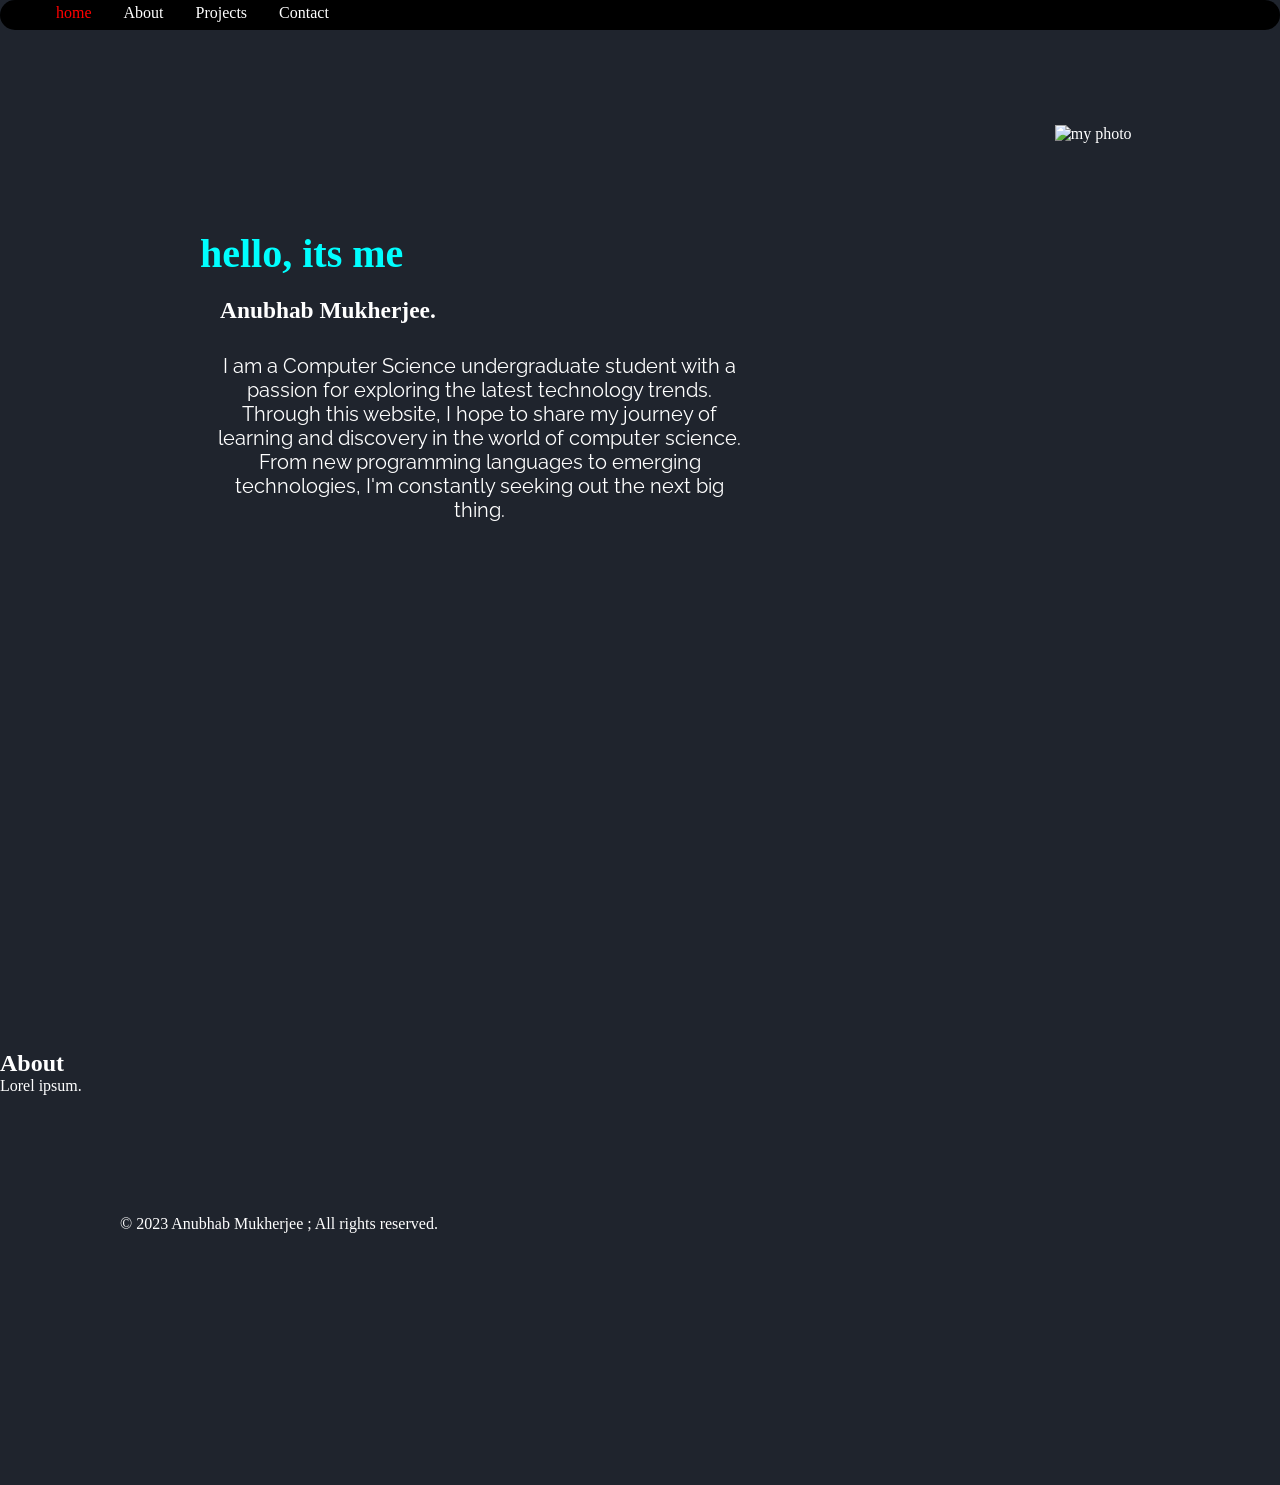
==== index.html @ 3744fbe7 "Add files via upload" ====
<!DOCTYPE html>
<html lang="en">

<head>
    <meta charset="UTF-8">
    <meta name="viewport" content="width=device-width, initial-scale=1.0">
    <title>Your Portfolio</title>
    <link rel="stylesheet" href="https://cdn.jsdelivr.net/npm/bootstrap-icons@1.10.5/font/bootstrap-icons.css">

    <link rel="preconnect" href="https://fonts.googleapis.com">
    <link rel="preconnect" href="https://fonts.gstatic.com" crossorigin>
    <link
        href="https://fonts.googleapis.com/css2?family=Comic+Neue:wght@300&family=Josefin+Sans:ital@1&family=Raleway:ital,wght@1,700&display=swap"
        rel="stylesheet">
    <style>
        * {
            margin: 0px;
            border: 0px;
        }

        body {
            background-color: rgb(31, 36, 45);
            color: white;
            height: 100fh;
            width: 100fw;
        }

        header {
            position: sticky;
        }

        .navbar {
            background-color: black;
            border-radius: 30px;
            height: 30px;
            /* position: sticky */
            /* width: 100vw; */
        }

        .navbar li {
            float: left;
            margin: 4px;
        }

        .navbar ul {
            overflow: auto;
        }

        .navbar li a {
            text-decoration: none;
            color: white;
            border: 4px solid black;
            padding: 4px;
            margin: 6px 4px;
            transition-duration: 1s;
        }

        .navbar li a:hover {
            color: red;

        }

        #about {
            display: flex;
            justify-content: space-evenly;
            height: 700px;
        }

        img {
            padding: 95px;
            height: 700px;
            width: 700px;
            /* animation-name: antu; */
            /* animation: antu 1s ease-in 0s 1 reverse forwards; */
        }


        .container {
            /* margin: auto; */
            /* left: 100px; */
            padding: 200px;
            font-size: 20px;
            position: relative;

            animation: antu 1s ease-in 0s 1 reverse forwards;
        }
        @keyframes antu {
            form {
                padding: 100px;
                font-size: 100px;
            }

            to {
                padding: 200px;
                font-size: 20px;
            }
        }


        .contact {
            margin: 40px;

        }

        .contact li {
            float: left;
            margin: 4px;
        }

        .container ul {
            overflow: auto;
        }

        .container li a {
            text-decoration: none;
            color: aqua;
            border: 4px solid black;
            padding: 4px;
            margin: 6px 4px;
        }

        footer {
            height: 150px;
            padding: 120px;
        }
        .container h3{
            margin: 20px;
        }
        .container p{
            padding: 10px;
            font-family: 'Comic Neue', cursive;
            font-family: 'Josefin Sans', sans-serif;
            font-family: 'Raleway', sans-serif;
        }
    </style>
</head>

<body>
    <header>
        <nav class="navbar">
            <ul style="list-style: none;">
                <li ><a style="color: red;" href="/" target="_blank">home</a></li>
                <li><a href="/about" target="_blank">About</a></li>
                <li><a href="/project" target="_blank">Projects</a></li>
                <li><a href="/contact" target="_blank">Contact</a></li>
            </ul>
        </nav>
    </header>

    <div id="about"  style="margin-bottom:20em;" >
        <div class="container">
            <h1 style="color: aqua;">hello, its me</h1>
            <h3>Anubhab Mukherjee.</h3>
            <p style="text-align: center;">I am a Computer Science undergraduate student with a passion for exploring
                the latest technology trends. Through this website, I hope to share my journey of learning and discovery
                in the world of computer science. From new programming languages to emerging technologies, I'm
                constantly seeking out the next big thing.</p>
        </div>
        <img src="https://media.licdn.com/dms/image/D4D03AQGJMziy9Zd_pQ/profile-displayphoto-shrink_800_800/0/1694852087391?e=1711584000&v=beta&t=7WmMh41Rm8g4oJq1LzWToBkEd-_PX3X5FY4DiUq-9wg"
            alt="my photo">
    </div>

    <h2 id="about2">About</h2>
    Lorel ipsum.
    <footer>
        <p>&copy; 2023 Anubhab Mukherjee ; All rights reserved.</p>
    </footer>
</body>

</html>
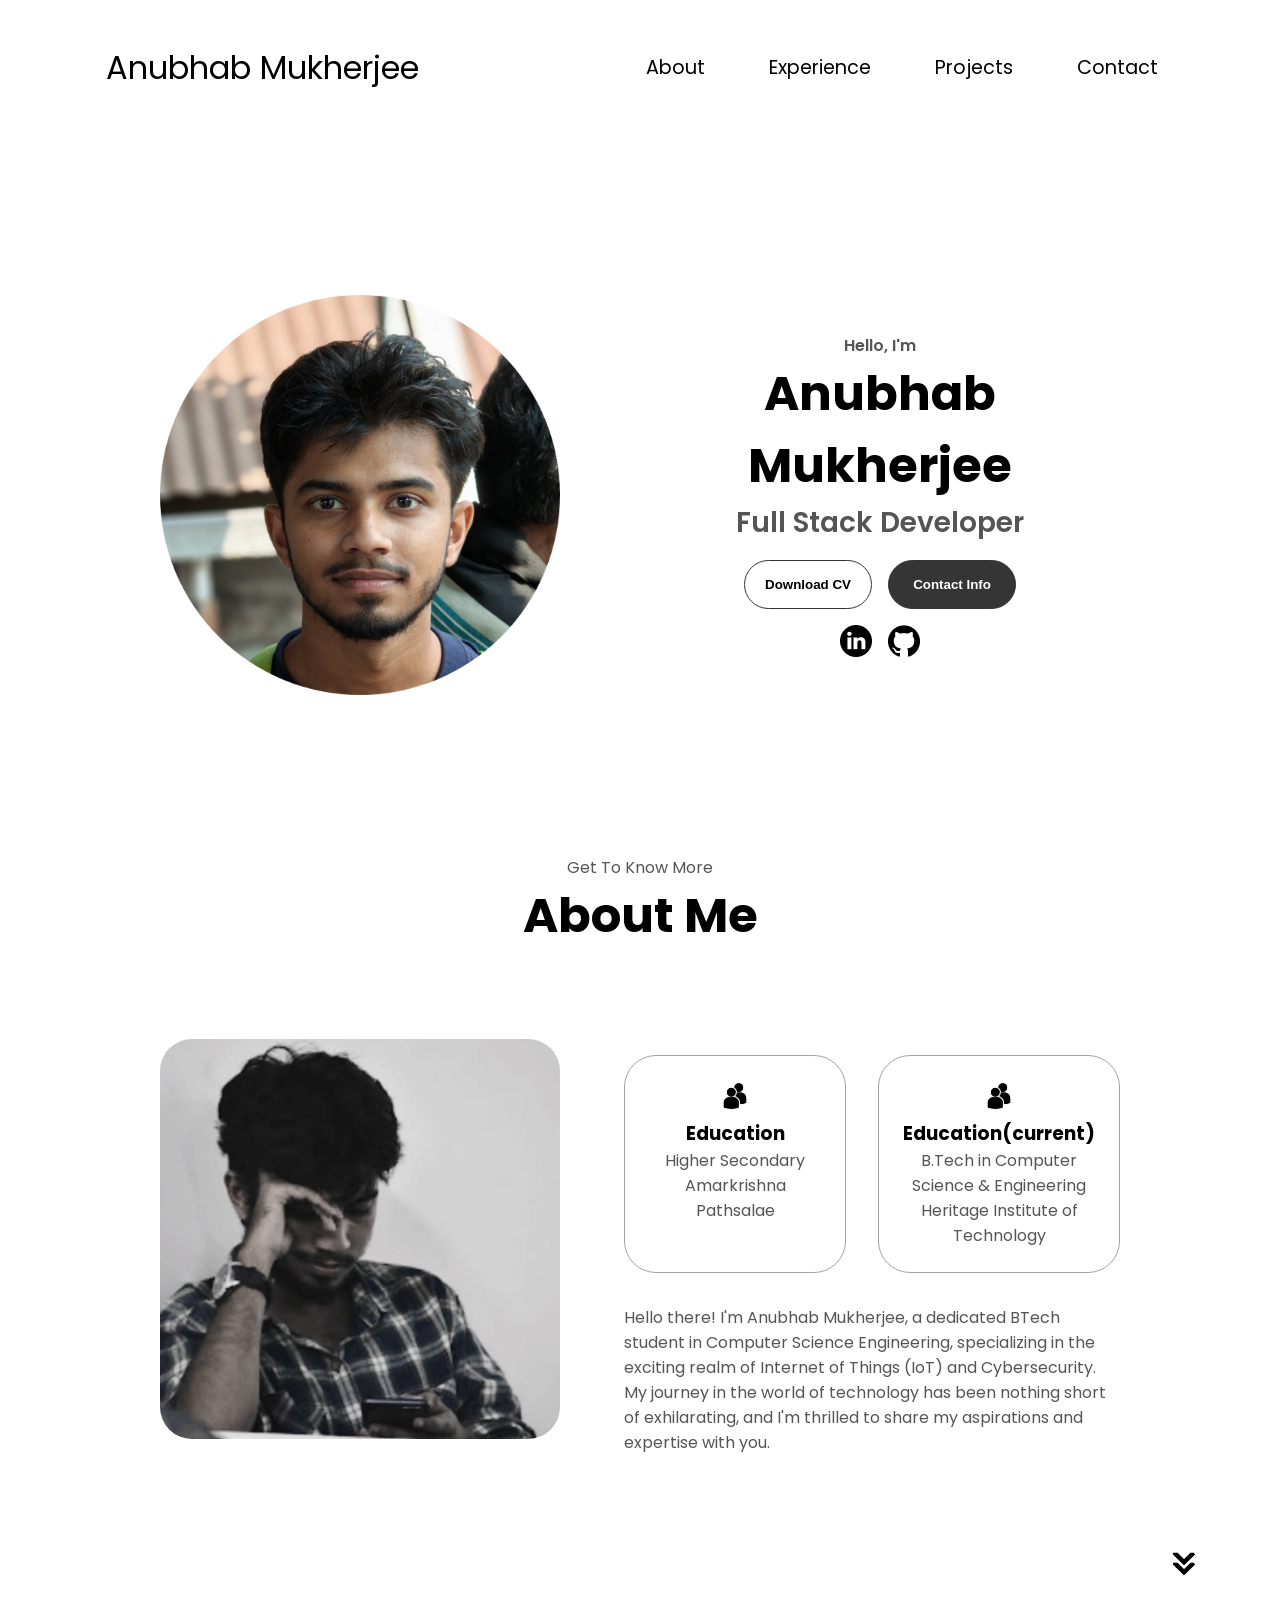
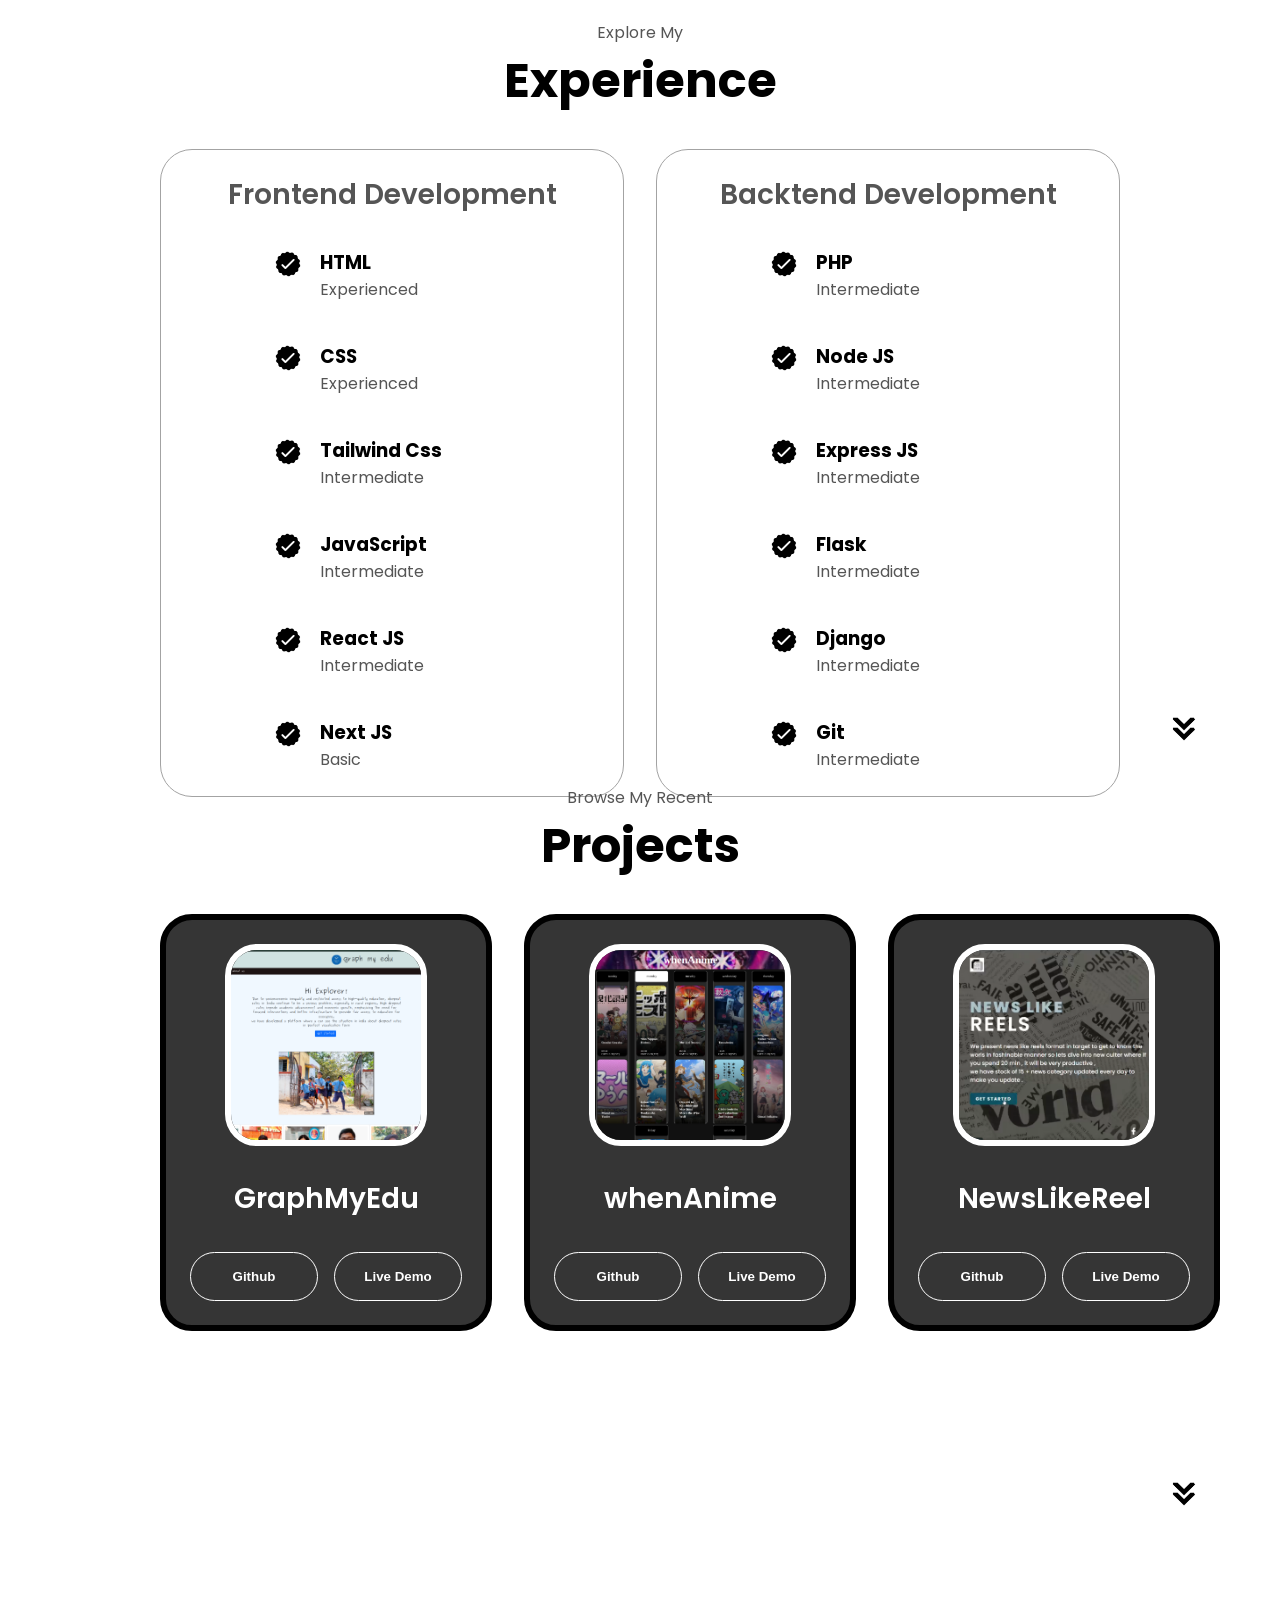
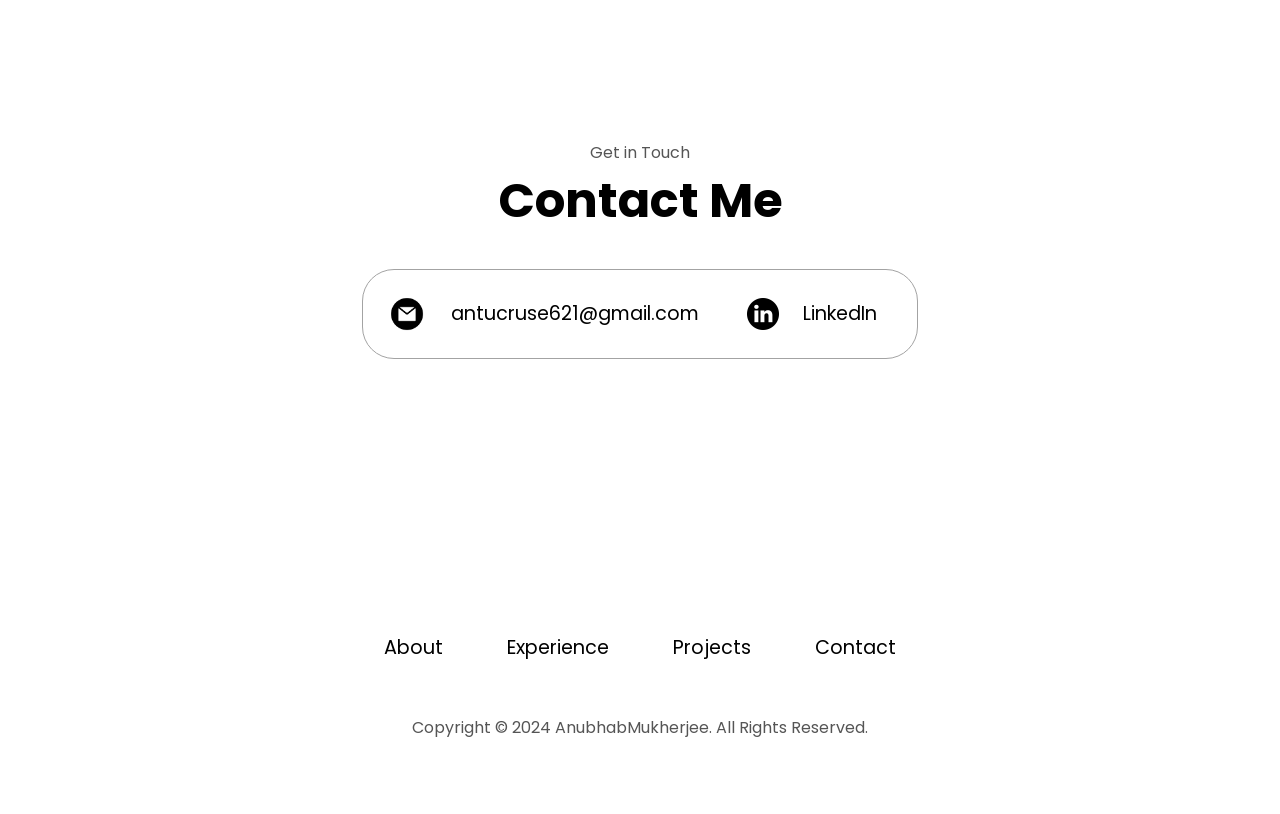
==== commit 2831eb7b: "first commit" ====
--- a/index.html
+++ b/index.html
@@ -2,169 +2,280 @@
 <html lang="en">
 
 <head>
-    <meta charset="UTF-8">
-    <meta name="viewport" content="width=device-width, initial-scale=1.0">
-    <title>Your Portfolio</title>
-    <link rel="stylesheet" href="https://cdn.jsdelivr.net/npm/bootstrap-icons@1.10.5/font/bootstrap-icons.css">
-
-    <link rel="preconnect" href="https://fonts.googleapis.com">
-    <link rel="preconnect" href="https://fonts.gstatic.com" crossorigin>
-    <link
-        href="https://fonts.googleapis.com/css2?family=Comic+Neue:wght@300&family=Josefin+Sans:ital@1&family=Raleway:ital,wght@1,700&display=swap"
-        rel="stylesheet">
-    <style>
-        * {
-            margin: 0px;
-            border: 0px;
-        }
-
-        body {
-            background-color: rgb(31, 36, 45);
-            color: white;
-            height: 100fh;
-            width: 100fw;
-        }
-
-        header {
-            position: sticky;
-        }
-
-        .navbar {
-            background-color: black;
-            border-radius: 30px;
-            height: 30px;
-            /* position: sticky */
-            /* width: 100vw; */
-        }
-
-        .navbar li {
-            float: left;
-            margin: 4px;
-        }
-
-        .navbar ul {
-            overflow: auto;
-        }
-
-        .navbar li a {
-            text-decoration: none;
-            color: white;
-            border: 4px solid black;
-            padding: 4px;
-            margin: 6px 4px;
-            transition-duration: 1s;
-        }
-
-        .navbar li a:hover {
-            color: red;
-
-        }
-
-        #about {
-            display: flex;
-            justify-content: space-evenly;
-            height: 700px;
-        }
-
-        img {
-            padding: 95px;
-            height: 700px;
-            width: 700px;
-            /* animation-name: antu; */
-            /* animation: antu 1s ease-in 0s 1 reverse forwards; */
-        }
-
-
-        .container {
-            /* margin: auto; */
-            /* left: 100px; */
-            padding: 200px;
-            font-size: 20px;
-            position: relative;
-
-            animation: antu 1s ease-in 0s 1 reverse forwards;
-        }
-        @keyframes antu {
-            form {
-                padding: 100px;
-                font-size: 100px;
-            }
-
-            to {
-                padding: 200px;
-                font-size: 20px;
-            }
-        }
-
-
-        .contact {
-            margin: 40px;
-
-        }
-
-        .contact li {
-            float: left;
-            margin: 4px;
-        }
-
-        .container ul {
-            overflow: auto;
-        }
-
-        .container li a {
-            text-decoration: none;
-            color: aqua;
-            border: 4px solid black;
-            padding: 4px;
-            margin: 6px 4px;
-        }
-
-        footer {
-            height: 150px;
-            padding: 120px;
-        }
-        .container h3{
-            margin: 20px;
-        }
-        .container p{
-            padding: 10px;
-            font-family: 'Comic Neue', cursive;
-            font-family: 'Josefin Sans', sans-serif;
-            font-family: 'Raleway', sans-serif;
-        }
-    </style>
+	<meta charset="UTF-8" />
+	<meta http-equiv="X-UA-Compatible" content="IE=edge" />
+	<meta name="viewport" content="width=device-width, initial-scale=1.0" />
+	<title>My Portfolio</title>
+	<link rel="stylesheet" href="style.css" />
+	<link rel="stylesheet" href="mediaqueries.css" />
 </head>
 
 <body>
-    <header>
-        <nav class="navbar">
-            <ul style="list-style: none;">
-                <li ><a style="color: red;" href="/" target="_blank">home</a></li>
-                <li><a href="/about" target="_blank">About</a></li>
-                <li><a href="/project" target="_blank">Projects</a></li>
-                <li><a href="/contact" target="_blank">Contact</a></li>
-            </ul>
-        </nav>
-    </header>
-
-    <div id="about"  style="margin-bottom:20em;" >
-        <div class="container">
-            <h1 style="color: aqua;">hello, its me</h1>
-            <h3>Anubhab Mukherjee.</h3>
-            <p style="text-align: center;">I am a Computer Science undergraduate student with a passion for exploring
-                the latest technology trends. Through this website, I hope to share my journey of learning and discovery
-                in the world of computer science. From new programming languages to emerging technologies, I'm
-                constantly seeking out the next big thing.</p>
-        </div>
-        <img src="https://media.licdn.com/dms/image/D4D03AQGJMziy9Zd_pQ/profile-displayphoto-shrink_800_800/0/1694852087391?e=1711584000&v=beta&t=7WmMh41Rm8g4oJq1LzWToBkEd-_PX3X5FY4DiUq-9wg"
-            alt="my photo">
-    </div>
-
-    <h2 id="about2">About</h2>
-    Lorel ipsum.
-    <footer>
-        <p>&copy; 2023 Anubhab Mukherjee ; All rights reserved.</p>
-    </footer>
+	<nav id="desktop-nav">
+		<div class="logo">Anubhab Mukherjee</div>
+		<div>
+			<ul class="nav-links">
+				<li><a href="#about">About</a></li>
+				<li><a href="#experience">Experience</a></li>
+				<li><a href="#projects">Projects</a></li>
+				<li><a href="#contact">Contact</a></li>
+			</ul>
+		</div>
+	</nav>
+	<nav id="hamburger-nav">
+		<div class="logo">Anubhab Mukherjee</div>
+		<div class="hamburger-menu">
+			<div class="hamburger-icon" onclick="toggleMenu()">
+				<span></span>
+				<span></span>
+				<span></span>
+			</div>
+			<div class="menu-links">
+				<li><a href="#about" onclick="toggleMenu()">About</a></li>
+				<li><a href="#experience" onclick="toggleMenu()">Experience</a></li>
+				<li><a href="#projects" onclick="toggleMenu()">Projects</a></li>
+				<li><a href="#contact" onclick="toggleMenu()">Contact</a></li>
+			</div>
+		</div>
+	</nav>
+	<section id="profile">
+		<div class="section__pic-container">
+			<img src="./assets/p.png" alt="John Doe profile picture" />
+		</div>
+		<div class="section__text">
+			<p class="section__text__p1">Hello, I'm</p>
+			<h1 class="title">Anubhab Mukherjee</h1>
+			<p class="section__text__p2">Full Stack Developer</p>
+			<div class="btn-container">
+				<button class="btn btn-color-2" onclick="window.open('./assets/r.pdf')">
+					Download CV
+				</button>
+				<button class="btn btn-color-1" onclick="location.href='./#contact'">
+					Contact Info
+				</button>
+			</div>
+			<div id="socials-container">
+				<img src="./assets/linkedin.png" alt="My LinkedIn profile" class="icon"
+					onclick="location.href='https://linkedin.com/'" />
+				<img src="./assets/github.png" alt="My Github profile" class="icon"
+					onclick="location.href='https://github.com/'" />
+			</div>
+		</div>
+	</section>
+	<section id="about">
+		<p class="section__text__p1">Get To Know More</p>
+		<h1 class="title">About Me</h1>
+		<div class="section-container">
+			<div class="section__pic-container">
+				<img src="./assets/a.jpg" alt="Profile picture" class="about-pic" />
+			</div>
+			<div class="about-details-container">
+				<div class="about-containers">
+					<div class="details-container">
+						<img src="./assets/education.png" alt="Education icon" class="icon" />
+						<h3>Education</h3>
+						<p>Higher Secondary<br />Amarkrishna Pathsalae</p>
+					</div>
+					<div class="details-container">
+						<img src="./assets/education.png" alt="Education icon" class="icon" />
+						<h3>Education(current)</h3>
+						<p>B.Tech in Computer Science & Engineering<br />Heritage Institute of Technology</p>
+					</div>
+				</div>
+				<div class="text-container">
+					<p>
+						Hello there! I'm Anubhab Mukherjee, a dedicated BTech student in Computer Science Engineering,
+						specializing in the exciting realm of Internet of Things (IoT) and Cybersecurity. My journey in
+						the world of technology has been nothing short of exhilarating, and I'm thrilled to share my
+						aspirations and expertise with you.
+					</p>
+				</div>
+			</div>
+		</div>
+		<img src="./assets/arrow.png" alt="Arrow icon" class="icon arrow" onclick="location.href='./#experience'" />
+	</section>
+	<section id="experience">
+		<p class="section__text__p1">Explore My</p>
+		<h1 class="title">Experience</h1>
+		<div class="experience-details-container">
+			<div class="about-containers">
+				<div class="details-container">
+					<h2 class="experience-sub-title">Frontend Development</h2>
+					<div class="article-container">
+						<article>
+							<img src="./assets/checkmark.png" alt="Experience icon" class="icon" />
+							<div>
+								<h3>HTML</h3>
+								<p>Experienced</p>
+							</div>
+						</article>
+						<article>
+							<img src="./assets/checkmark.png" alt="Experience icon" class="icon" />
+							<div>
+								<h3>CSS</h3>
+								<p>Experienced</p>
+							</div>
+						</article>
+						<article>
+							<img src="./assets/checkmark.png" alt="Experience icon" class="icon" />
+							<div>
+								<h3>Tailwind Css</h3>
+								<p>Intermediate</p>
+							</div>
+						</article>
+						<article>
+							<img src="./assets/checkmark.png" alt="Experience icon" class="icon" />
+							<div>
+								<h3>JavaScript</h3>
+								<p>Intermediate</p>
+							</div>
+						</article>
+						<article>
+							<img src="./assets/checkmark.png" alt="Experience icon" class="icon" />
+							<div>
+								<h3>React JS</h3>
+								<p>Intermediate</p>
+							</div>
+						</article>
+						<article>
+							<img src="./assets/checkmark.png" alt="Experience icon" class="icon" />
+							<div>
+								<h3>Next JS</h3>
+								<p>Basic</p>
+							</div>
+						</article>
+					</div>
+				</div>
+				<div class="details-container">
+					<h2 class="experience-sub-title">Backtend Development</h2>
+					<div class="article-container">
+						<article>
+							<img src="./assets/checkmark.png" alt="Experience icon" class="icon" />
+							<div>
+								<h3>PHP</h3>
+								<p>Intermediate</p>
+							</div>
+						</article>
+						<article>
+							<img src="./assets/checkmark.png" alt="Experience icon" class="icon" />
+							<div>
+								<h3>Node JS</h3>
+								<p>Intermediate</p>
+							</div>
+						</article>
+						<article>
+							<img src="./assets/checkmark.png" alt="Experience icon" class="icon" />
+							<div>
+								<h3>Express JS</h3>
+								<p>Intermediate</p>
+							</div>
+						</article>
+						<article>
+							<img src="./assets/checkmark.png" alt="Experience icon" class="icon" />
+							<div>
+								<h3>Flask</h3>
+								<p>Intermediate</p>
+							</div>
+						</article>
+						<article>
+							<img src="./assets/checkmark.png" alt="Experience icon" class="icon" />
+							<div>
+								<h3>Django</h3>
+								<p>Intermediate</p>
+							</div>
+						</article>
+						<article>
+							<img src="./assets/checkmark.png" alt="Experience icon" class="icon" />
+							<div>
+								<h3>Git</h3>
+								<p>Intermediate</p>
+							</div>
+						</article>
+					</div>
+				</div>
+			</div>
+		</div>
+		<img src="./assets/arrow.png" alt="Arrow icon" class="icon arrow" onclick="location.href='./#projects'" />
+	</section>
+	<section id="projects">
+		<p class="section__text__p1">Browse My Recent</p>
+		<h1 class="title">Projects</h1>
+		<div class="experience-details-container">
+			<div class="about-containers">
+				<div class="details-container color-container">
+					<div class="article-container">
+						<img src="./assets/pr1.png" alt="Project 1" class="project-img" />
+					</div>
+					<h2 class="experience-sub-title project-title">GraphMyEdu</h2>
+					<div class="btn-container">
+						<button class="btn btn-color-2 project-btn" onclick="location.href='https://github.com/'">
+							Github
+						</button>
+						<button class="btn btn-color-2 project-btn" onclick="location.href='https://github.com/'">
+							Live Demo
+						</button>
+					</div>
+				</div>
+				<div class="details-container color-container">
+					<div class="article-container">
+						<img src="./assets/pr2.png" alt="Project 2" class="project-img" />
+					</div>
+					<h2 class="experience-sub-title project-title">whenAnime</h2>
+					<div class="btn-container">
+						<button class="btn btn-color-2 project-btn" onclick="location.href='https://github.com/'">
+							Github
+						</button>
+						<button class="btn btn-color-2 project-btn" onclick="location.href='https://github.com/'">
+							Live Demo
+						</button>
+					</div>
+				</div>
+				<div class="details-container color-container">
+					<div class="article-container">
+						<img src="./assets/pr3.png" alt="Project 3" class="project-img" />
+					</div>
+					<h2 class="experience-sub-title project-title">NewsLikeReel</h2>
+					<div class="btn-container">
+						<button class="btn btn-color-2 project-btn" onclick="location.href='https://github.com/'">
+							Github
+						</button>
+						<button class="btn btn-color-2 project-btn" onclick="location.href='https://github.com/'">
+							Live Demo
+						</button>
+					</div>
+				</div>
+			</div>
+		</div>
+		<img src="./assets/arrow.png" alt="Arrow icon" class="icon arrow" onclick="location.href='./#contact'" />
+	</section>
+	<section id="contact">
+		<p class="section__text__p1">Get in Touch</p>
+		<h1 class="title">Contact Me</h1>
+		<div class="contact-info-upper-container">
+			<div class="contact-info-container">
+				<img src="./assets/email.png" alt="Email icon" class="icon contact-icon email-icon" />
+				<p><a href="mailto:examplemail@gmail.com">antucruse621@gmail.com</a></p>
+			</div>
+			<div class="contact-info-container">
+				<img src="./assets/linkedin.png" alt="LinkedIn icon" class="icon contact-icon" />
+				<p><a href="https://www.linkedin.com">LinkedIn</a></p>
+			</div>
+		</div>
+	</section>
+	<footer>
+		<nav>
+			<div class="nav-links-container">
+				<ul class="nav-links">
+					<li><a href="#about">About</a></li>
+					<li><a href="#experience">Experience</a></li>
+					<li><a href="#projects">Projects</a></li>
+					<li><a href="#contact">Contact</a></li>
+				</ul>
+			</div>
+		</nav>
+		<p>Copyright &#169; 2024 AnubhabMukherjee. All Rights Reserved.</p>
+	</footer>
+	<script src="script.js"></script>
 </body>
 
 </html>
--- a/style.css
+++ b/style.css
@@ -0,0 +1,450 @@
+/* GENERAL */
+
+@import url("https://fonts.googleapis.com/css2?family=Poppins:wght@300;400;500;600&display=swap");
+
+* {
+  margin: 0;
+  padding: 0;
+}
+
+body {
+  font-family: "Poppins", sans-serif;
+}
+
+html {
+  scroll-behavior: smooth;
+}
+
+p {
+  color: rgb(85, 85, 85);
+}
+
+/* TRANSITION */
+
+a,
+.btn {
+  transition: all 300ms ease;
+}
+
+/* DESKTOP NAV */
+
+nav,
+.nav-links {
+  display: flex;
+}
+
+nav {
+  justify-content: space-around;
+  align-items: center;
+  height: 15vh;
+}
+
+.nav-links {
+  gap: 2rem;
+  list-style: none;
+  font-size: 1.2rem;
+}
+
+a {
+  color: black;
+  text-decoration: none;
+  text-decoration-color: white;
+  padding: 1rem;
+  border-radius: 5rem;
+  height: 2 rem;
+}
+
+a:hover {
+  color: white;
+  background-color: rgb(53, 53, 53);
+  /* text-decoration: underline; */
+  text-underline-offset: 1rem;
+  text-decoration-color: rgb(181, 181, 181);
+}
+
+.logo {
+  font-size: 2rem;
+}
+
+.logo:hover {
+  cursor: default;
+}
+
+/* HAMBURGER MENU */
+
+#hamburger-nav {
+  display: none;
+}
+
+.hamburger-menu {
+  position: relative;
+  display: inline-block;
+}
+
+.hamburger-icon {
+  display: flex;
+  flex-direction: column;
+  justify-content: space-between;
+  height: 24px;
+  width: 30px;
+  cursor: pointer;
+}
+
+.hamburger-icon span {
+  width: 100%;
+  height: 2px;
+  background-color: black;
+  transition: all 0.3 ease-in-out;
+}
+
+.menu-links {
+  position: absolute;
+  top: 100%;
+  right: 0;
+  background-color: white;
+  width: fit-content;
+  max-height: 0;
+  overflow: hidden;
+  transition: all 0.3 ease-in-out;
+}
+
+.menu-links a {
+  display: block;
+  padding: 10px;
+  text-align: center;
+  font-size: 1.5rem;
+  color: black;
+  text-decoration: none;
+  transition: all 0.3 ease-in-out;
+}
+
+.menu-links li {
+  list-style: none;
+}
+
+.menu-links.open {
+  max-height: 300px;
+}
+
+.hamburger-icon.open span:first-child {
+  transform: rotate(45deg) translate(10px, 5px);
+}
+
+.hamburger-icon.open span:nth-child(2) {
+  opacity: 0;
+}
+
+.hamburger-icon.open span:last-child {
+  transform: rotate(-45deg) translate(10px, -5px);
+}
+
+.hamburger-icon span:first-child {
+  transform: none;
+}
+
+.hamburger-icon span:first-child {
+  opacity: 1;
+}
+
+.hamburger-icon span:first-child {
+  transform: none;
+}
+
+/* SECTIONS */
+
+section {
+  /* padding-top: 4vh; */
+  height: 85vh;
+  margin: 0 10rem;
+  box-sizing: border-box;
+  min-height: fit-content;
+}
+
+.section-container {
+  display: flex;
+}
+
+/* PROFILE SECTION */
+
+#profile {
+  display: flex;
+  justify-content: center;
+  gap: 5rem;
+  height: 80vh;
+}
+
+.section__pic-container {
+  display: flex;
+  height: 400px;
+  width: 400px;
+  margin: auto 0;
+}
+
+.section__text {
+  align-self: center;
+  text-align: center;
+}
+
+.section__text p {
+  font-weight: 600;
+}
+
+.section__text__p1 {
+  text-align: center;
+}
+
+.section__text__p2 {
+  font-size: 1.75rem;
+  margin-bottom: 1rem;
+}
+
+.title {
+  font-size: 3rem;
+  text-align: center;
+}
+
+#socials-container {
+  display: flex;
+  justify-content: center;
+  margin-top: 1rem;
+  gap: 1rem;
+}
+
+/* ICONS */
+
+.icon {
+  cursor: pointer;
+  height: 2rem;
+}
+
+/* BUTTONS */
+
+.btn-container {
+  display: flex;
+  justify-content: center;
+  gap: 1rem;
+}
+
+.btn {
+  font-weight: 600;
+  transition: all 300ms ease;
+  padding: 1rem;
+  width: 8rem;
+  border-radius: 2rem;
+}
+
+.btn-color-1,
+.btn-color-2 {
+  border: rgb(53, 53, 53) 0.1rem solid;
+}
+
+.btn-color-1:hover,
+.btn-color-2:hover {
+  cursor: pointer;
+}
+
+.btn-color-1,
+.btn-color-2:hover {
+  background: rgb(53, 53, 53);
+  color: white;
+}
+
+.btn-color-1:hover {
+  background: rgb(0, 0, 0);
+}
+
+.btn-color-2 {
+  background: none;
+}
+
+.btn-color-2:hover {
+  border: rgb(255, 255, 255) 0.1rem solid;
+}
+
+.btn-container {
+  gap: 1rem;
+}
+
+/* ABOUT SECTION */
+
+#about {
+  position: relative;
+}
+
+.about-containers {
+  gap: 2rem;
+  margin-bottom: 2rem;
+  margin-top: 2rem;
+}
+
+.about-details-container {
+  justify-content: center;
+  flex-direction: column;
+}
+
+.about-containers,
+.about-details-container {
+  display: flex;
+}
+
+.about-pic {
+  border-radius: 2rem;
+}
+
+.arrow {
+  position: absolute;
+  right: -5rem;
+  bottom: 2.5rem;
+}
+
+.details-container {
+  padding: 1.5rem;
+  flex: 1;
+  background: white;
+  border-radius: 2rem;
+  border: rgb(53, 53, 53) 0.1rem solid;
+  border-color: rgb(163, 163, 163);
+  text-align: center;
+}
+
+.section-container {
+  gap: 4rem;
+  height: 75%;
+}
+
+.section__pic-container {
+  height: 400px;
+  width: 400px;
+  margin: auto 0;
+}
+
+/* EXPERIENCE SECTION */
+
+#experience {
+  position: relative;
+}
+
+.experience-sub-title {
+  color: rgb(85, 85, 85);
+  font-weight: 600;
+  font-size: 1.75rem;
+  margin-bottom: 2rem;
+}
+
+.experience-details-container {
+  display: flex;
+  justify-content: center;
+  flex-direction: column;
+}
+
+.article-container {
+  display: flex;
+  text-align: initial;
+  flex-wrap: wrap;
+  flex-direction: row;
+  gap: 2.5rem;
+  justify-content: space-around;
+}
+
+article {
+  display: flex;
+  width: 15rem;
+  /* justify-content: space-between; */
+  /* gap: 0.5rem; */
+}
+
+article .icon {
+  cursor: default;
+  margin-right: 1rem;
+}
+
+/* PROJECTS SECTION */
+
+#projects {
+  position: relative;
+  /* color: white; */
+}
+
+.color-container {
+  border: 6px solid black;
+  /* border-color: rgb(53, 53, 53); */
+  background: rgb(53, 53, 53);
+  /* border-radius: 0; */
+}
+
+.project-img {
+  border-radius: 2rem;
+  width: 70%;
+  height: 70%;
+  border: 6px solid white;
+}
+
+.project-title {
+  margin: 2rem;
+  /* color: black; */
+  color: white;
+}
+
+.project-btn {
+  /* color: black; */
+  color: white;
+  border-color: white;
+}
+
+.project-btn:hover {
+  /* color: black; */
+  background-color: white;
+  color: black;
+  border:2px solid black;
+}
+
+/* CONTACT */
+
+#contact {
+  display: flex;
+  justify-content: center;
+  flex-direction: column;
+  height: 70vh;
+}
+
+.contact-info-upper-container {
+  display: flex;
+  justify-content: center;
+  border-radius: 2rem;
+  border: rgb(53, 53, 53) 0.1rem solid;
+  border-color: rgb(163, 163, 163);
+  background: (250, 250, 250);
+  margin: 2rem auto;
+  padding: 0.5rem;
+}
+
+.contact-info-container {
+  display: flex;
+  align-items: center;
+  justify-content: center;
+  gap: 0.5rem;
+  margin: 1rem;
+}
+
+.contact-info-container p {
+  font-size: larger;
+}
+
+.contact-icon {
+  cursor: default;
+}
+
+.email-icon {
+  height: 2.5rem;
+}
+
+/* FOOTER SECTION */
+
+footer {
+  height: 26vh;
+  margin: 0 1rem;
+}
+
+footer p {
+  text-align: center;
+}
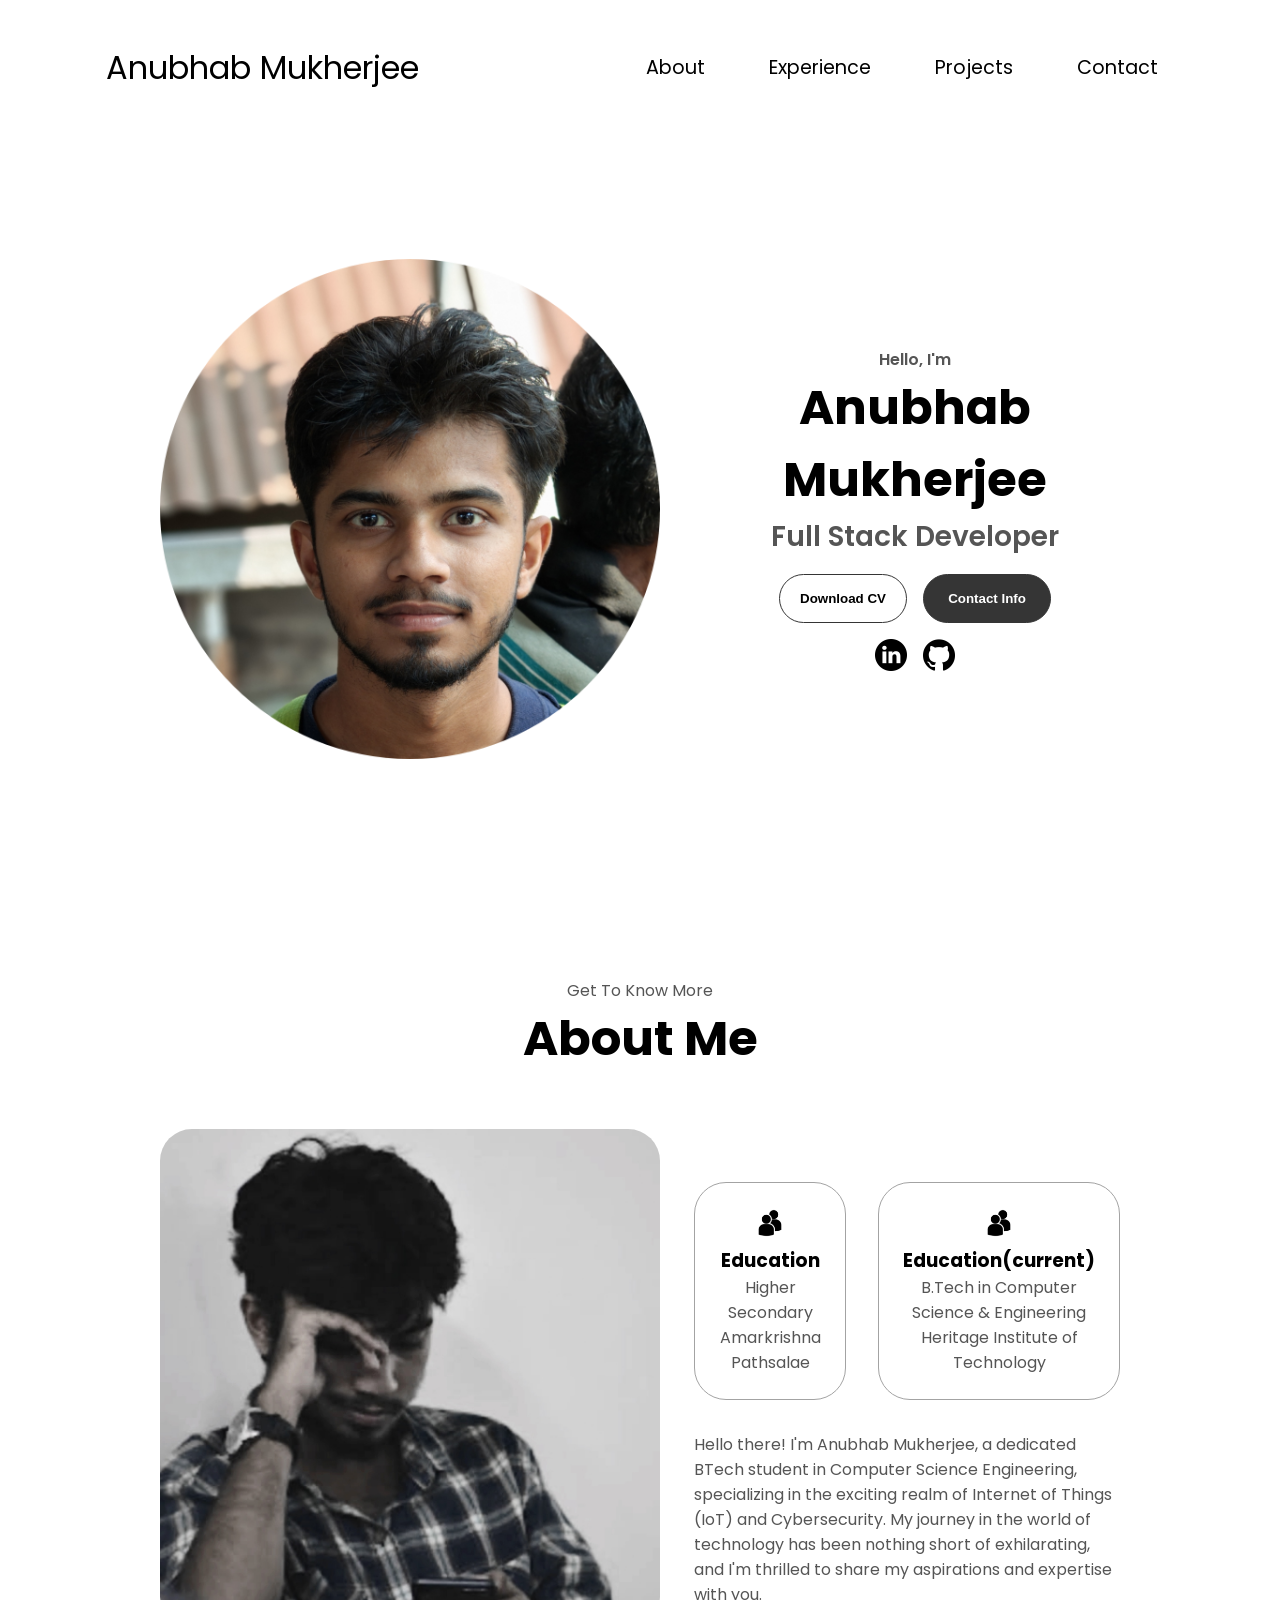
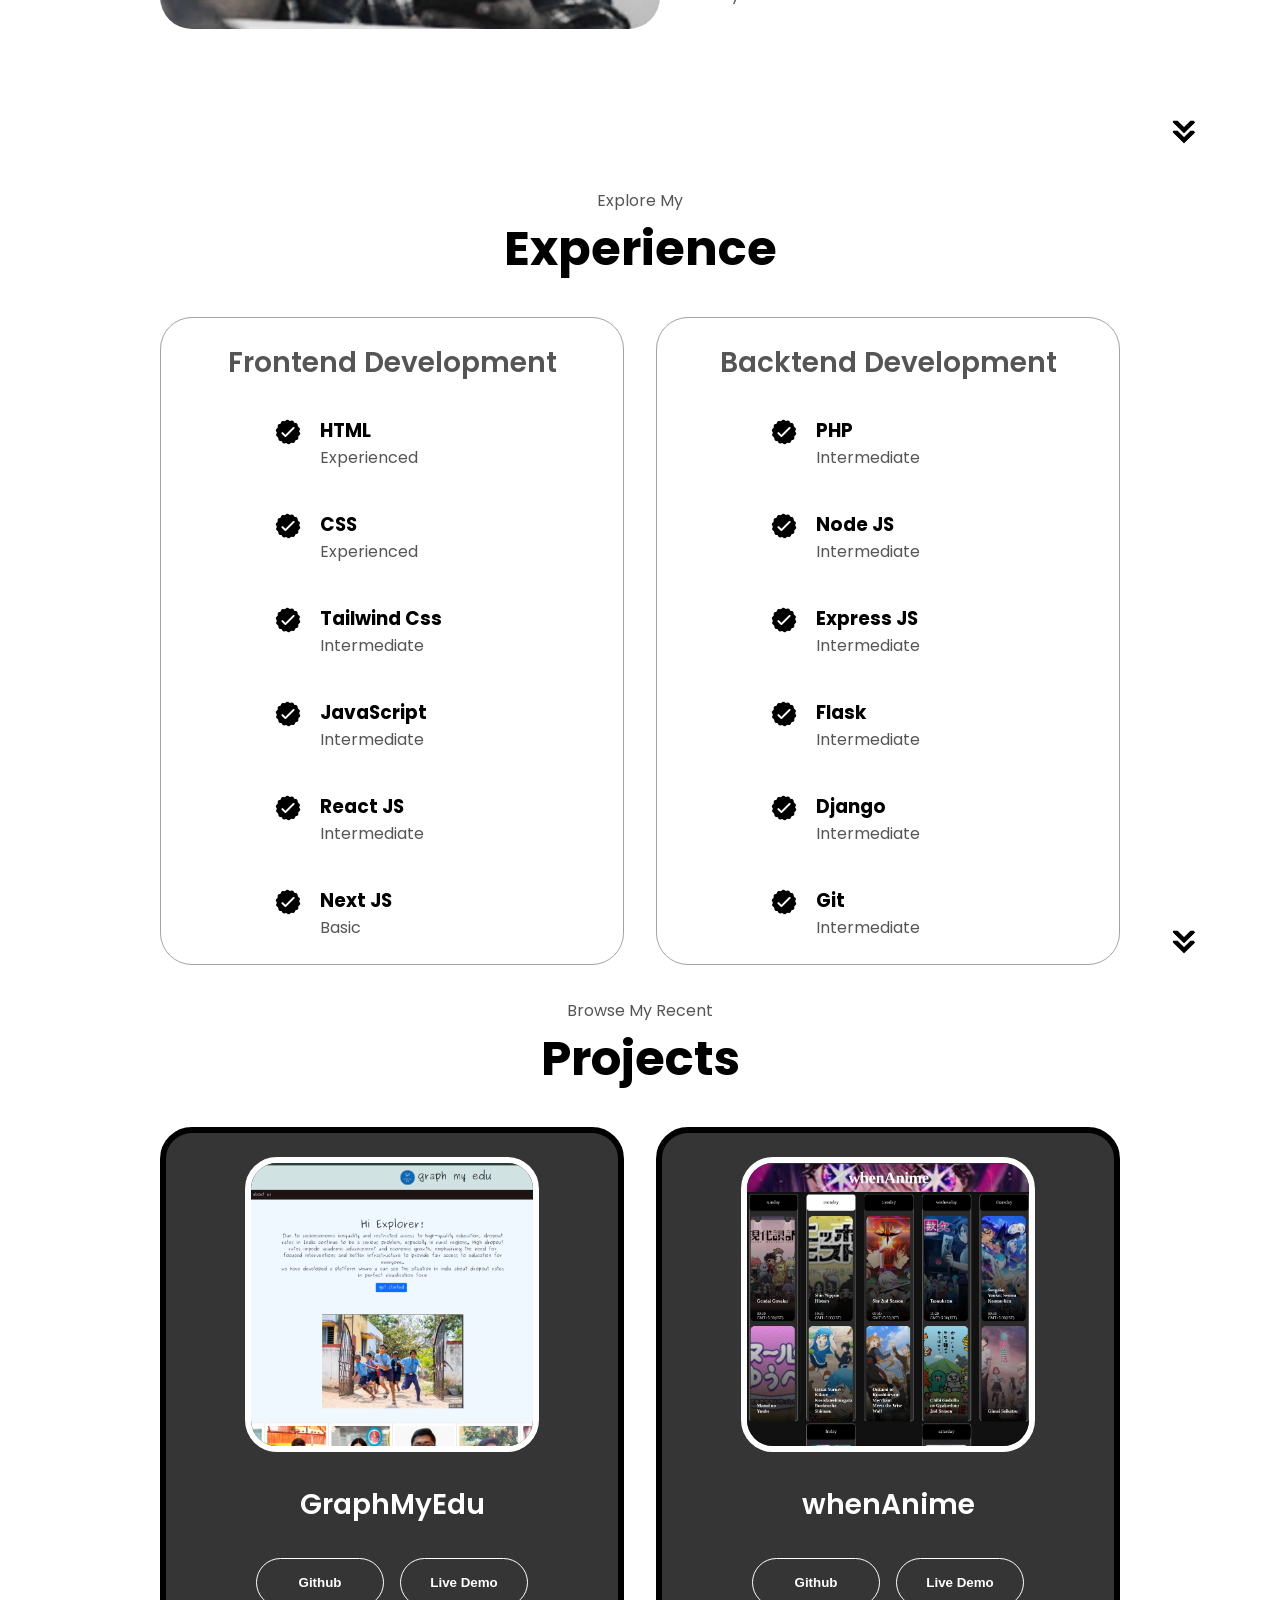
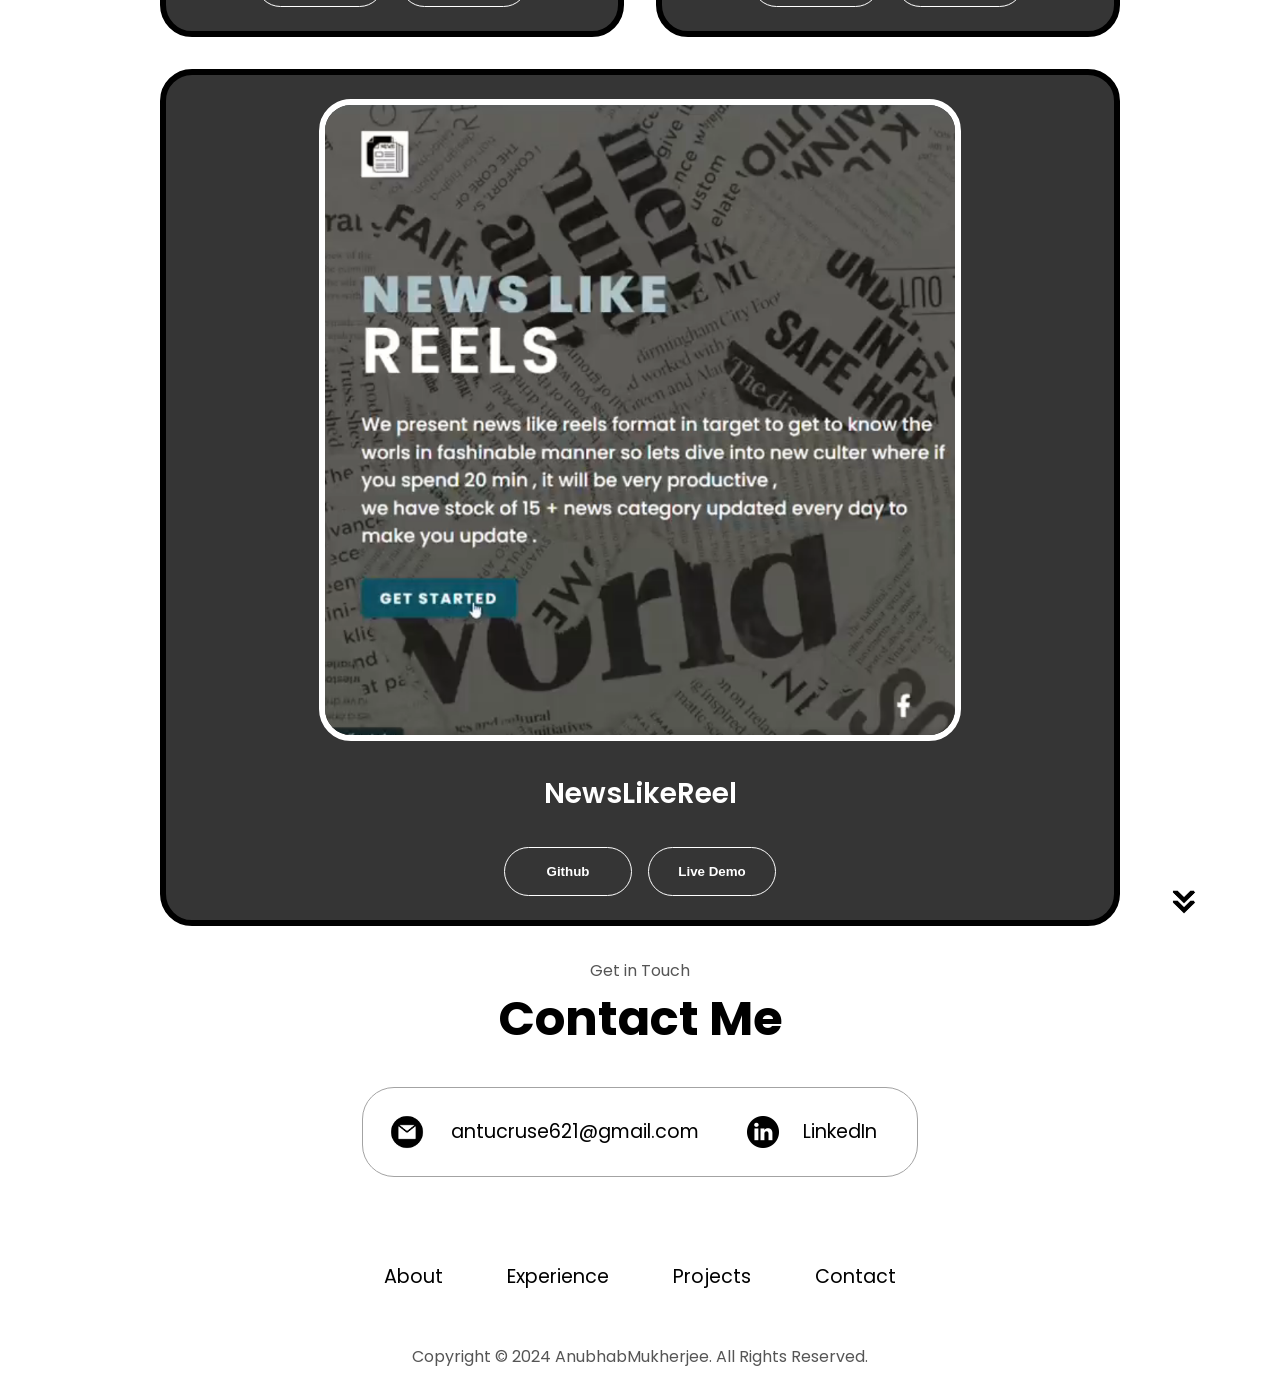
==== commit 80d6fabd: "third commit" ====
--- a/index.html
+++ b/index.html
@@ -56,9 +56,9 @@
 			</div>
 			<div id="socials-container">
 				<img src="./assets/linkedin.png" alt="My LinkedIn profile" class="icon"
-					onclick="location.href='https://linkedin.com/'" />
+					onclick="location.href='https://www.linkedin.com/in/anubhab-mukherjee-b98049284/'" />
 				<img src="./assets/github.png" alt="My Github profile" class="icon"
-					onclick="location.href='https://github.com/'" />
+					onclick="location.href='https://github.com/AnubhabMukherjee2003'" />
 			</div>
 		</div>
 	</section>
@@ -208,10 +208,10 @@
 					</div>
 					<h2 class="experience-sub-title project-title">GraphMyEdu</h2>
 					<div class="btn-container">
-						<button class="btn btn-color-2 project-btn" onclick="location.href='https://github.com/'">
+						<button class="btn btn-color-2 project-btn" onclick="location.href='https://github.com/AnubhabMukherjee2003/SIH'">
 							Github
 						</button>
-						<button class="btn btn-color-2 project-btn" onclick="location.href='https://github.com/'">
+						<button class="btn btn-color-2 project-btn" onclick="location.href='https://anubhabmukherjee2003.github.io/SIH/'">
 							Live Demo
 						</button>
 					</div>
@@ -222,10 +222,10 @@
 					</div>
 					<h2 class="experience-sub-title project-title">whenAnime</h2>
 					<div class="btn-container">
-						<button class="btn btn-color-2 project-btn" onclick="location.href='https://github.com/'">
+						<button class="btn btn-color-2 project-btn" onclick="location.href='https://github.com/AnubhabMukherjee2003/whenAnime'">
 							Github
 						</button>
-						<button class="btn btn-color-2 project-btn" onclick="location.href='https://github.com/'">
+						<button class="btn btn-color-2 project-btn" onclick="location.href='https://whenanime.netlify.app/'">
 							Live Demo
 						</button>
 					</div>
@@ -236,10 +236,10 @@
 					</div>
 					<h2 class="experience-sub-title project-title">NewsLikeReel</h2>
 					<div class="btn-container">
-						<button class="btn btn-color-2 project-btn" onclick="location.href='https://github.com/'">
+						<button class="btn btn-color-2 project-btn" onclick="location.href='https://github.com/AnubhabMukherjee2003/NewsLikeReels'">
 							Github
 						</button>
-						<button class="btn btn-color-2 project-btn" onclick="location.href='https://github.com/'">
+						<button class="btn btn-color-2 project-btn" onclick="location.href='https://github.com/AnubhabMukherjee2003/NewsLikeReels'">
 							Live Demo
 						</button>
 					</div>
@@ -258,7 +258,7 @@
 			</div>
 			<div class="contact-info-container">
 				<img src="./assets/linkedin.png" alt="LinkedIn icon" class="icon contact-icon" />
-				<p><a href="https://www.linkedin.com">LinkedIn</a></p>
+				<p><a href="https://www.linkedin.com/in/anubhab-mukherjee-b98049284/">LinkedIn</a></p>
 			</div>
 		</div>
 	</section>
--- a/style.css
+++ b/style.css
@@ -154,7 +154,7 @@
 
 section {
   /* padding-top: 4vh; */
-  height: 85vh;
+  height: 90vh;
   margin: 0 10rem;
   box-sizing: border-box;
   min-height: fit-content;
@@ -170,13 +170,13 @@
   display: flex;
   justify-content: center;
   gap: 5rem;
-  height: 80vh;
+  height: 70vh;
 }
 
 .section__pic-container {
   display: flex;
-  height: 400px;
-  width: 400px;
+  height: 500px;
+  width: 470px;
   margin: auto 0;
 }
 
@@ -313,8 +313,8 @@
 }
 
 .section__pic-container {
-  height: 400px;
-  width: 400px;
+  height: 500px;
+  width: 470px;
   margin: auto 0;
 }
 
@@ -404,7 +404,7 @@
   display: flex;
   justify-content: center;
   flex-direction: column;
-  height: 70vh;
+  height: 60vh;
 }
 
 .contact-info-upper-container {
@@ -441,7 +441,7 @@
 /* FOOTER SECTION */
 
 footer {
-  height: 26vh;
+  height: 20vh;
   margin: 0 1rem;
 }
 
--- a/mediaqueries.css
+++ b/mediaqueries.css
@@ -0,0 +1,103 @@
+@media screen and (max-width: 1400px) {
+  #profile {
+    height: 83vh;
+    margin-bottom: 6rem;
+  }
+  .about-containers {
+    flex-wrap: wrap;
+  }
+  #contact,
+  #projects {
+    height: fit-content;
+  }
+}
+
+@media screen and (max-width: 1200px) {
+  #desktop-nav {
+    display: none;
+  }
+  #hamburger-nav {
+    display: flex;
+  }
+  #experience,
+  .experience-details-container {
+    margin-top: 2rem;
+  }
+  #profile,
+  .section-container {
+    display: block;
+  }
+  .arrow {
+    display: none;
+  }
+  section,
+  .section-container {
+    height: fit-content;
+  }
+  section {
+    margin: 0 5%;
+  }
+  .section__pic-container {
+    width: 275px;
+    height: 275px;
+    margin: 0 auto 2rem;
+  }
+  .about-containers {
+    margin-top: 0;
+  }
+}
+
+@media screen and (max-width: 600px) {
+  #contact,
+  footer {
+    height: 40vh;
+  }
+  #profile {
+    height: 60vh;
+    margin-bottom: 0;
+  }
+  article {
+    font-size: 1rem;
+  }
+  footer nav {
+    height: fit-content;
+    margin-bottom: 2rem;
+  }
+  .about-containers,
+  .contact-info-upper-container,
+  .btn-container {
+    flex-wrap: wrap;
+  }
+  .contact-info-container {
+    margin: 0;
+  }
+  .contact-info-container p,
+  .nav-links li a {
+    font-size: 1rem;
+  }
+  .experience-sub-title {
+    font-size: 1.25rem;
+  }
+  .logo {
+    font-size: 1.5rem;
+  }
+  .nav-links {
+    flex-direction: column;
+    gap: 0.5rem;
+    text-align: center;
+  }
+  .section__pic-container {
+    width: auto;
+    height: 46vw;
+    justify-content: center;
+  }
+  .section__text__p2 {
+    font-size: 1.25rem;
+  }
+  .title {
+    font-size: 2rem;
+  }
+  .text-container {
+    text-align: justify;
+  }
+}
